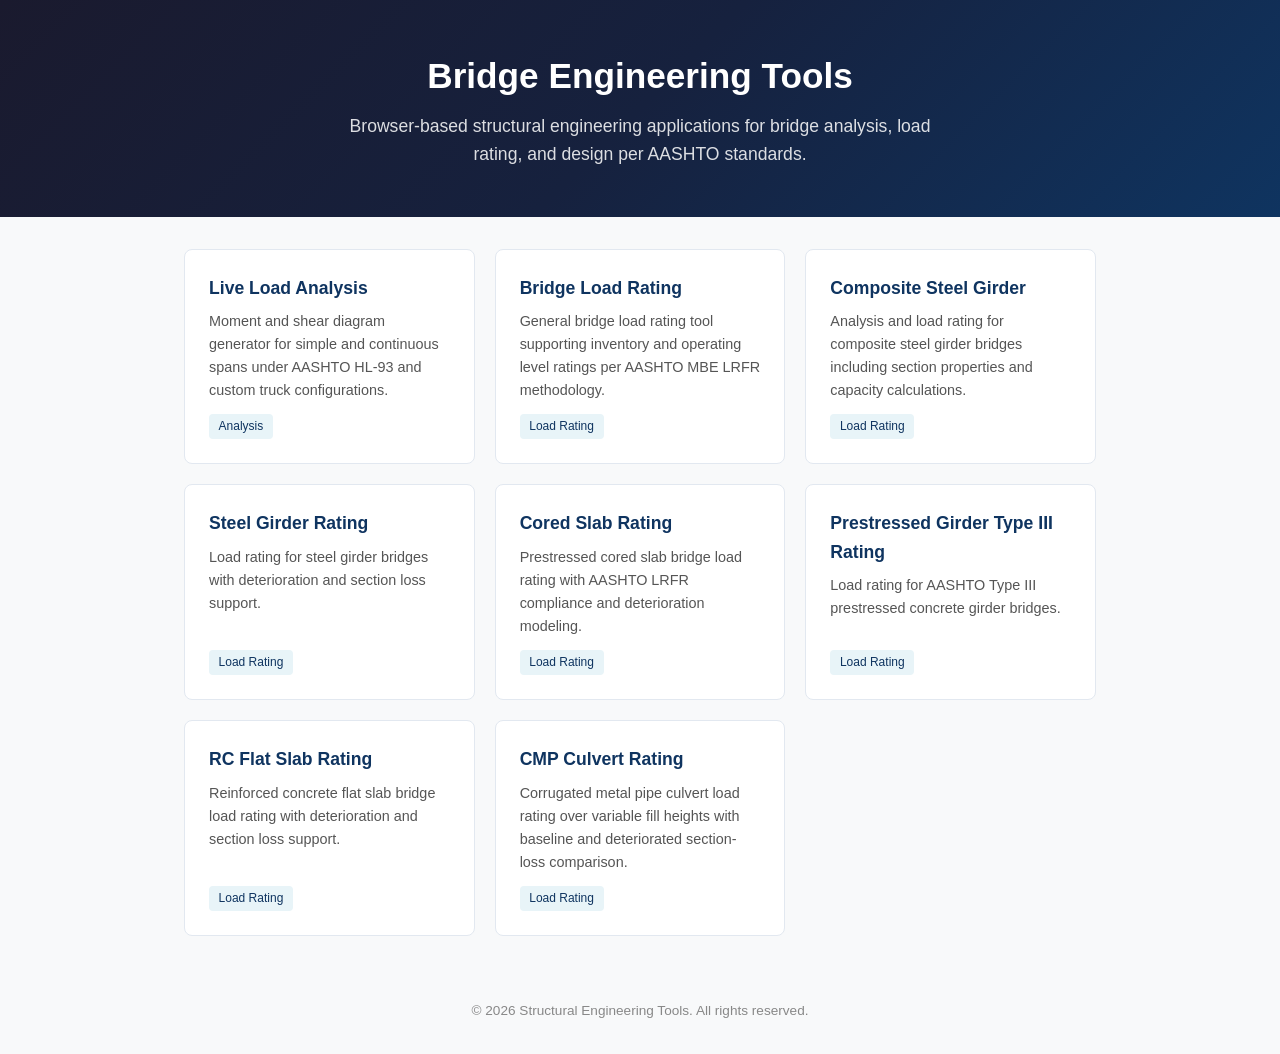
==== index.html @ 611c1e19 "Initial deployment: 8 bridge engineering tools + landing page Co-Authored-By: Paperclip <noreply@pap" ====
<!DOCTYPE html>
<html lang="en">
<head>
  <meta charset="UTF-8">
  <meta name="viewport" content="width=device-width, initial-scale=1.0">
  <title>Bridge Engineering Tools</title>
  <style>
    *, *::before, *::after { box-sizing: border-box; margin: 0; padding: 0; }
    body {
      font-family: -apple-system, BlinkMacSystemFont, 'Segoe UI', Roboto, Oxygen, sans-serif;
      background: #f8f9fa;
      color: #1a1a2e;
      line-height: 1.6;
    }
    header {
      background: linear-gradient(135deg, #1a1a2e 0%, #16213e 50%, #0f3460 100%);
      color: #fff;
      padding: 3rem 1.5rem;
      text-align: center;
    }
    header h1 { font-size: 2.2rem; font-weight: 700; margin-bottom: 0.5rem; }
    header p { font-size: 1.1rem; opacity: 0.85; max-width: 600px; margin: 0 auto; }
    main { max-width: 960px; margin: 2rem auto; padding: 0 1.5rem; }
    .tools-grid {
      display: grid;
      grid-template-columns: repeat(auto-fill, minmax(280px, 1fr));
      gap: 1.25rem;
    }
    .tool-card {
      background: #fff;
      border: 1px solid #e2e8f0;
      border-radius: 8px;
      padding: 1.5rem;
      text-decoration: none;
      color: inherit;
      transition: box-shadow 0.15s, transform 0.15s;
      display: flex;
      flex-direction: column;
    }
    .tool-card:hover {
      box-shadow: 0 4px 12px rgba(0,0,0,0.1);
      transform: translateY(-2px);
    }
    .tool-card h2 { font-size: 1.1rem; margin-bottom: 0.5rem; color: #0f3460; }
    .tool-card p { font-size: 0.9rem; color: #555; flex: 1; }
    .tool-card .tag {
      display: inline-block;
      margin-top: 0.75rem;
      font-size: 0.75rem;
      background: #e8f4f8;
      color: #0f3460;
      padding: 0.2rem 0.6rem;
      border-radius: 4px;
      align-self: flex-start;
    }
    footer {
      text-align: center;
      padding: 2rem 1.5rem;
      font-size: 0.85rem;
      color: #888;
    }
  </style>
</head>
<body>
  <header>
    <h1>Bridge Engineering Tools</h1>
    <p>Browser-based structural engineering applications for bridge analysis, load rating, and design per AASHTO standards.</p>
  </header>
  <main>
    <div class="tools-grid">
      <a class="tool-card" href="apps/bridge-live-load/index.html">
        <h2>Live Load Analysis</h2>
        <p>Moment and shear diagram generator for simple and continuous spans under AASHTO HL-93 and custom truck configurations.</p>
        <span class="tag">Analysis</span>
      </a>
      <a class="tool-card" href="apps/bridge-load-rating/index.html">
        <h2>Bridge Load Rating</h2>
        <p>General bridge load rating tool supporting inventory and operating level ratings per AASHTO MBE LRFR methodology.</p>
        <span class="tag">Load Rating</span>
      </a>
      <a class="tool-card" href="apps/composite-steel-girder/index.html">
        <h2>Composite Steel Girder</h2>
        <p>Analysis and load rating for composite steel girder bridges including section properties and capacity calculations.</p>
        <span class="tag">Load Rating</span>
      </a>
      <a class="tool-card" href="apps/steel-girder-rating/index.html">
        <h2>Steel Girder Rating</h2>
        <p>Load rating for steel girder bridges with deterioration and section loss support.</p>
        <span class="tag">Load Rating</span>
      </a>
      <a class="tool-card" href="apps/cored-slab-rating/index.html">
        <h2>Cored Slab Rating</h2>
        <p>Prestressed cored slab bridge load rating with AASHTO LRFR compliance and deterioration modeling.</p>
        <span class="tag">Load Rating</span>
      </a>
      <a class="tool-card" href="apps/prestressed-girder-type3-rating/index.html">
        <h2>Prestressed Girder Type III Rating</h2>
        <p>Load rating for AASHTO Type III prestressed concrete girder bridges.</p>
        <span class="tag">Load Rating</span>
      </a>
      <a class="tool-card" href="apps/rc-flat-slab-rating/index.html">
        <h2>RC Flat Slab Rating</h2>
        <p>Reinforced concrete flat slab bridge load rating with deterioration and section loss support.</p>
        <span class="tag">Load Rating</span>
      </a>
      <a class="tool-card" href="apps/cmp-culvert-rating/index.html">
        <h2>CMP Culvert Rating</h2>
        <p>Corrugated metal pipe culvert load rating over variable fill heights with baseline and deteriorated section-loss comparison.</p>
        <span class="tag">Load Rating</span>
      </a>
    </div>
  </main>
  <footer>
    &copy; 2026 Structural Engineering Tools. All rights reserved.
  </footer>
</body>
</html>
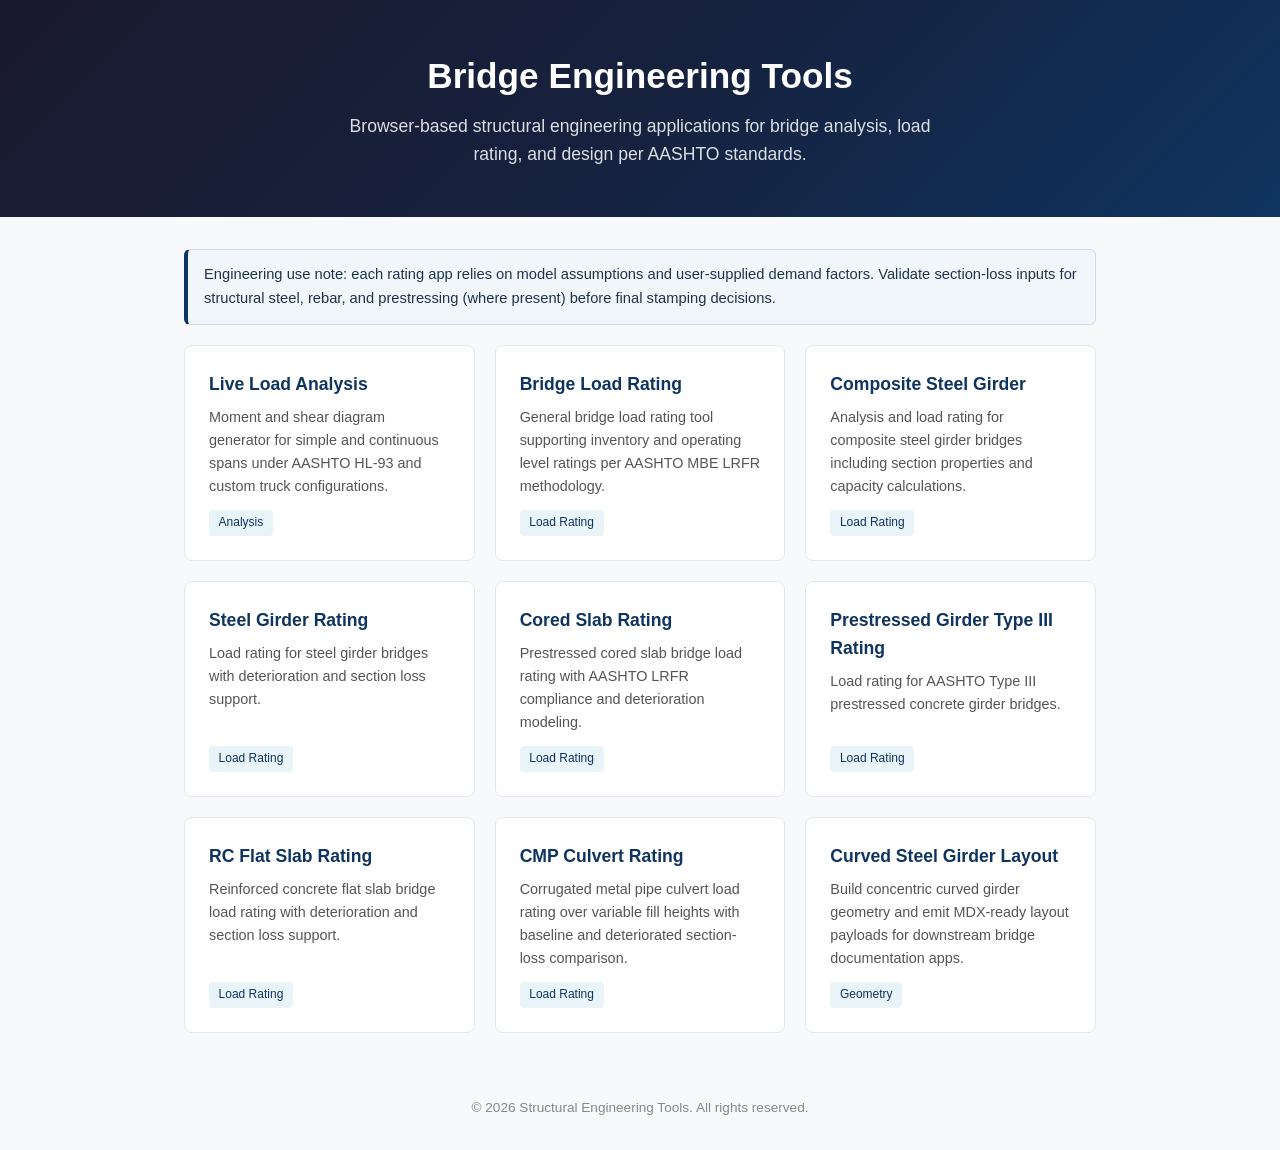
==== commit bd88b129: "Ship cross-app retrofit, curved girder layout tool, and library updates - New tool: apps/curved-stee" ====
--- a/index.html
+++ b/index.html
@@ -25,6 +25,16 @@
       display: grid;
       grid-template-columns: repeat(auto-fill, minmax(280px, 1fr));
       gap: 1.25rem;
+    }
+    .notice {
+      border: 1px solid #d0dbe7;
+      border-left: 4px solid #0f3460;
+      background: #f1f6fb;
+      padding: 0.85rem 1rem;
+      margin-bottom: 1.25rem;
+      border-radius: 6px;
+      font-size: 0.92rem;
+      color: #1f334d;
     }
     .tool-card {
       background: #fff;
@@ -67,6 +77,9 @@
     <p>Browser-based structural engineering applications for bridge analysis, load rating, and design per AASHTO standards.</p>
   </header>
   <main>
+    <div class="notice">
+      Engineering use note: each rating app relies on model assumptions and user-supplied demand factors. Validate section-loss inputs for structural steel, rebar, and prestressing (where present) before final stamping decisions.
+    </div>
     <div class="tools-grid">
       <a class="tool-card" href="apps/bridge-live-load/index.html">
         <h2>Live Load Analysis</h2>
@@ -108,6 +121,11 @@
         <p>Corrugated metal pipe culvert load rating over variable fill heights with baseline and deteriorated section-loss comparison.</p>
         <span class="tag">Load Rating</span>
       </a>
+      <a class="tool-card" href="apps/curved-steel-girder-layout/index.html">
+        <h2>Curved Steel Girder Layout</h2>
+        <p>Build concentric curved girder geometry and emit MDX-ready layout payloads for downstream bridge documentation apps.</p>
+        <span class="tag">Geometry</span>
+      </a>
     </div>
   </main>
   <footer>
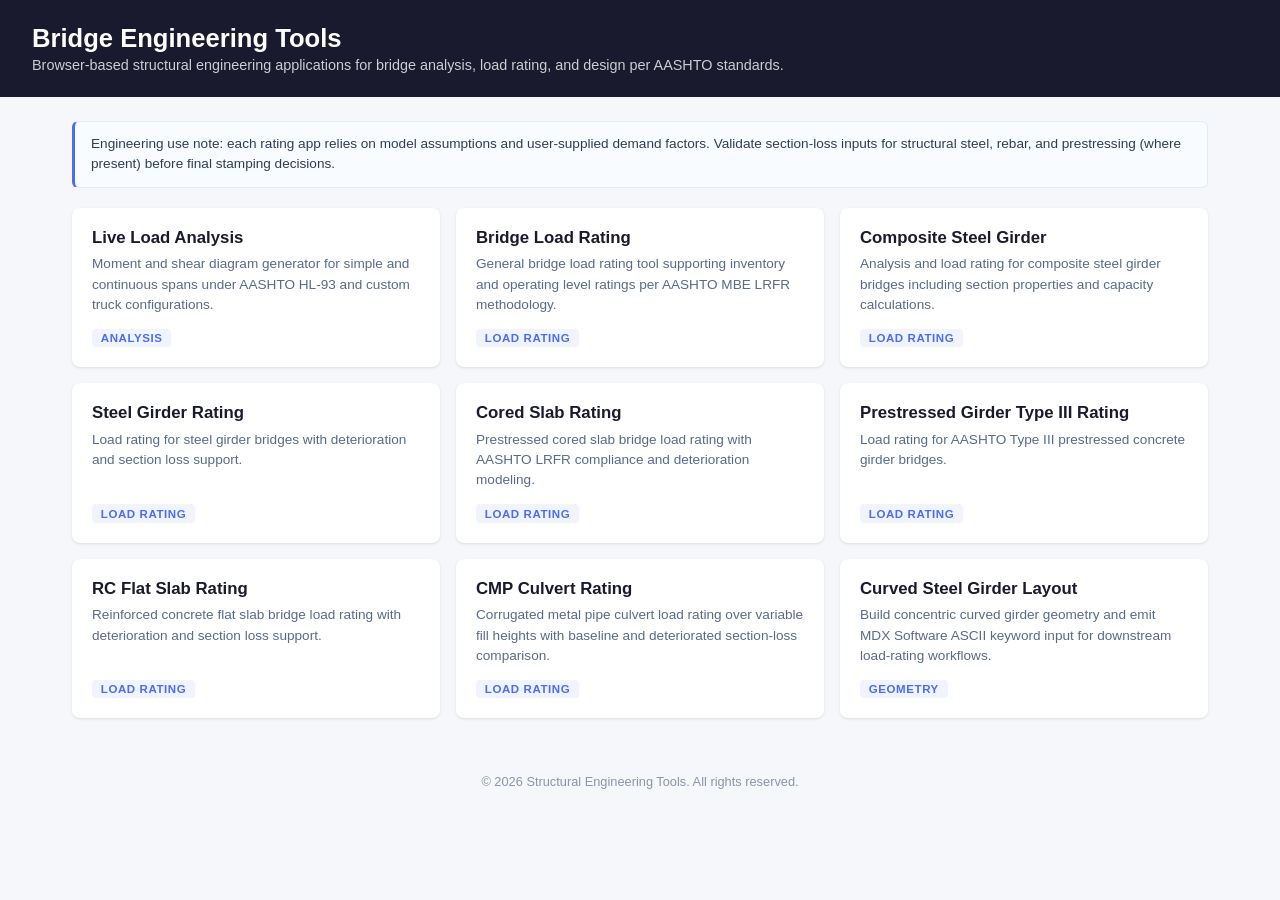
==== commit f1283048: "Retrofit landing page to shared UI kit Landing page was missed in STR-49/STR-56 retrofit. Now import" ====
--- a/index.html
+++ b/index.html
@@ -4,77 +4,84 @@
   <meta charset="UTF-8">
   <meta name="viewport" content="width=device-width, initial-scale=1.0">
   <title>Bridge Engineering Tools</title>
+  <link rel="stylesheet" href="shared/ui/rating-ui-kit.css">
   <style>
-    *, *::before, *::after { box-sizing: border-box; margin: 0; padding: 0; }
-    body {
-      font-family: -apple-system, BlinkMacSystemFont, 'Segoe UI', Roboto, Oxygen, sans-serif;
-      background: #f8f9fa;
-      color: #1a1a2e;
-      line-height: 1.6;
+    main {
+      display: block;
+      grid-template-columns: none;
+      max-width: 1200px;
+      padding: 1.5rem 2rem;
     }
-    header {
-      background: linear-gradient(135deg, #1a1a2e 0%, #16213e 50%, #0f3460 100%);
-      color: #fff;
-      padding: 3rem 1.5rem;
-      text-align: center;
+    .notice {
+      background: #f8fbff;
+      border: 1px solid #e1ebfa;
+      border-left: 3px solid #4a6cf7;
+      border-radius: 6px;
+      padding: 0.75rem 1rem;
+      margin-bottom: 1.25rem;
+      font-size: 0.85rem;
+      color: #2f3e55;
+      line-height: 1.5;
     }
-    header h1 { font-size: 2.2rem; font-weight: 700; margin-bottom: 0.5rem; }
-    header p { font-size: 1.1rem; opacity: 0.85; max-width: 600px; margin: 0 auto; }
-    main { max-width: 960px; margin: 2rem auto; padding: 0 1.5rem; }
     .tools-grid {
       display: grid;
       grid-template-columns: repeat(auto-fill, minmax(280px, 1fr));
-      gap: 1.25rem;
-    }
-    .notice {
-      border: 1px solid #d0dbe7;
-      border-left: 4px solid #0f3460;
-      background: #f1f6fb;
-      padding: 0.85rem 1rem;
-      margin-bottom: 1.25rem;
-      border-radius: 6px;
-      font-size: 0.92rem;
-      color: #1f334d;
+      gap: 1rem;
     }
     .tool-card {
       background: #fff;
-      border: 1px solid #e2e8f0;
       border-radius: 8px;
-      padding: 1.5rem;
+      padding: 1.25rem;
+      box-shadow: 0 1px 3px rgba(0, 0, 0, 0.1);
       text-decoration: none;
       color: inherit;
-      transition: box-shadow 0.15s, transform 0.15s;
       display: flex;
       flex-direction: column;
+      transition: box-shadow 0.15s, transform 0.15s;
     }
     .tool-card:hover {
-      box-shadow: 0 4px 12px rgba(0,0,0,0.1);
+      box-shadow: 0 4px 12px rgba(0, 0, 0, 0.12);
       transform: translateY(-2px);
     }
-    .tool-card h2 { font-size: 1.1rem; margin-bottom: 0.5rem; color: #0f3460; }
-    .tool-card p { font-size: 0.9rem; color: #555; flex: 1; }
+    .tool-card h2 {
+      font-size: 1.05rem;
+      color: #1a1a2e;
+      margin-bottom: 0.4rem;
+    }
+    .tool-card p {
+      font-size: 0.85rem;
+      color: #5a6a8a;
+      line-height: 1.5;
+      flex: 1;
+    }
     .tool-card .tag {
       display: inline-block;
-      margin-top: 0.75rem;
-      font-size: 0.75rem;
-      background: #e8f4f8;
-      color: #0f3460;
-      padding: 0.2rem 0.6rem;
+      align-self: flex-start;
+      margin-top: 0.85rem;
+      font-size: 0.72rem;
+      text-transform: uppercase;
+      letter-spacing: 0.05em;
+      background: #f0f4ff;
+      color: #4a6cf7;
+      padding: 0.2rem 0.55rem;
       border-radius: 4px;
-      align-self: flex-start;
+      font-weight: 600;
     }
     footer {
       text-align: center;
       padding: 2rem 1.5rem;
-      font-size: 0.85rem;
-      color: #888;
+      font-size: 0.8rem;
+      color: #8896ab;
+    }
+    @media (max-width: 1080px) {
+      main { padding: 1rem; }
     }
   </style>
 </head>
 <body>
   <header>
     <h1>Bridge Engineering Tools</h1>
-    <p>Browser-based structural engineering applications for bridge analysis, load rating, and design per AASHTO standards.</p>
+    <p class="subtitle">Browser-based structural engineering applications for bridge analysis, load rating, and design per AASHTO standards.</p>
   </header>
   <main>
     <div class="notice">
@@ -123,7 +130,7 @@
       </a>
       <a class="tool-card" href="apps/curved-steel-girder-layout/index.html">
         <h2>Curved Steel Girder Layout</h2>
-        <p>Build concentric curved girder geometry and emit MDX-ready layout payloads for downstream bridge documentation apps.</p>
+        <p>Build concentric curved girder geometry and emit MDX Software ASCII keyword input for downstream load-rating workflows.</p>
         <span class="tag">Geometry</span>
       </a>
     </div>
--- a/shared/ui/rating-ui-kit.css
+++ b/shared/ui/rating-ui-kit.css
@@ -0,0 +1,350 @@
+* { margin: 0; padding: 0; box-sizing: border-box; }
+
+body {
+  font-family: -apple-system, BlinkMacSystemFont, 'Segoe UI', Roboto, sans-serif;
+  background: #f5f7fa;
+  color: #1a1a2e;
+  min-height: 100vh;
+}
+
+header {
+  background: #1a1a2e;
+  color: #fff;
+  padding: 1.5rem 2rem;
+}
+
+header h1 { font-size: 1.6rem; }
+
+header .subtitle {
+  opacity: 0.78;
+  font-size: 0.9rem;
+  margin-top: 0.25rem;
+}
+
+main {
+  display: grid;
+  grid-template-columns: 420px 1fr;
+  gap: 1.5rem;
+  padding: 1.5rem 2rem;
+  max-width: 1500px;
+  margin: 0 auto;
+}
+
+.panel {
+  background: #fff;
+  border-radius: 8px;
+  padding: 1.5rem;
+  box-shadow: 0 1px 3px rgba(0, 0, 0, 0.1);
+}
+
+.panel h2 {
+  font-size: 1.15rem;
+  margin-bottom: 1rem;
+  padding-bottom: 0.5rem;
+  border-bottom: 2px solid #e8ecf1;
+}
+
+.hidden { display: none !important; }
+
+.tabs {
+  display: flex;
+  gap: 0;
+  margin-bottom: 1.25rem;
+  border-bottom: 2px solid #e8ecf1;
+  flex-wrap: wrap;
+}
+
+.tab {
+  padding: 0.5rem 0.8rem;
+  border: none;
+  background: none;
+  font-size: 0.82rem;
+  font-weight: 600;
+  color: #8896ab;
+  cursor: pointer;
+  border-bottom: 2px solid transparent;
+  margin-bottom: -2px;
+  transition: color 0.2s, border-color 0.2s;
+}
+
+.tab:hover { color: #4a6cf7; }
+
+.tab.active {
+  color: #4a6cf7;
+  border-bottom-color: #4a6cf7;
+}
+
+.tab-content { display: none; }
+
+.tab-content.active { display: block; }
+
+.input-section { margin-bottom: 1.25rem; }
+
+.input-section h3 {
+  font-size: 0.9rem;
+  text-transform: uppercase;
+  letter-spacing: 0.05em;
+  color: #5a6a8a;
+  margin-bottom: 0.75rem;
+}
+
+.form-row {
+  display: flex;
+  justify-content: space-between;
+  align-items: center;
+  margin-bottom: 0.5rem;
+}
+
+.form-row label {
+  font-size: 0.83rem;
+  flex: 1;
+}
+
+.form-row input[type='number'],
+.form-row select {
+  width: 140px;
+}
+
+.form-row input[type='checkbox'] {
+  width: auto;
+  margin-right: 0.5rem;
+}
+
+.help-text,
+.note {
+  font-size: 0.78rem;
+  color: #8896ab;
+  margin-top: 0.45rem;
+  line-height: 1.4;
+}
+
+.notes {
+  background: #f8fbff;
+  border: 1px solid #e1ebfa;
+  border-radius: 6px;
+  padding: 0.75rem;
+  margin-bottom: 1rem;
+}
+
+.notes ul {
+  margin: 0.4rem 0 0;
+  padding-left: 1.1rem;
+}
+
+.truck-info {
+  background: #f0f4ff;
+  border-radius: 6px;
+  padding: 0.75rem;
+  margin: 0.5rem 0;
+  font-size: 0.8rem;
+  line-height: 1.5;
+}
+
+.grid {
+  display: grid;
+  grid-template-columns: repeat(auto-fit, minmax(170px, 1fr));
+  gap: 0.65rem;
+}
+
+label {
+  display: flex;
+  flex-direction: column;
+  gap: 0.24rem;
+  font-size: 0.84rem;
+  color: #2f3e55;
+}
+
+input,
+select,
+textarea {
+  border: 1px solid #d1d9e6;
+  border-radius: 4px;
+  padding: 0.42rem 0.48rem;
+  font: inherit;
+  font-size: 0.85rem;
+}
+
+textarea {
+  width: 100%;
+  resize: vertical;
+  min-height: 3.4rem;
+  font-family: ui-monospace, SFMono-Regular, Menlo, monospace;
+}
+
+input:focus,
+select:focus,
+textarea:focus {
+  outline: none;
+  border-color: #4a6cf7;
+  box-shadow: 0 0 0 2px rgba(74, 108, 247, 0.14);
+}
+
+.computed-val {
+  font-weight: 600;
+  color: #4a6cf7;
+  font-size: 0.85rem;
+}
+
+.actions {
+  display: flex;
+  gap: 0.75rem;
+  margin-top: 1.25rem;
+}
+
+.actions button {
+  flex: 1;
+  padding: 0.6rem 0.75rem;
+  border: none;
+  border-radius: 6px;
+  font-size: 0.85rem;
+  font-weight: 600;
+  cursor: pointer;
+  transition: background 0.2s;
+}
+
+.actions button[type='submit'],
+.actions #rateBtn {
+  background: #4a6cf7;
+  color: #fff;
+}
+
+.actions button[type='submit']:hover,
+.actions #rateBtn:hover {
+  background: #3a5ce5;
+}
+
+.actions #btnDefaults,
+.actions #clearBtn,
+.actions button[type='button'] {
+  background: #e8ecf1;
+  color: #5a6a8a;
+}
+
+.actions #btnDownload {
+  background: #1f7a4a;
+  color: #fff;
+}
+
+.actions button[disabled] {
+  opacity: 0.55;
+  cursor: not-allowed;
+}
+
+.results-panel { overflow-x: auto; }
+
+.summary-box {
+  background: #f0f4ff;
+  border: 1px solid #c7d4f7;
+  border-radius: 6px;
+  padding: 1rem;
+  margin-bottom: 1.25rem;
+  font-size: 0.85rem;
+  line-height: 1.6;
+}
+
+.summary-box h4 {
+  margin-bottom: 0.75rem;
+  color: #1a1a2e;
+}
+
+.summary-box .val {
+  font-weight: 600;
+  color: #4a6cf7;
+}
+
+.governing-rf {
+  display: flex;
+  align-items: center;
+  gap: 1rem;
+  padding: 0.75rem 1rem;
+  border-radius: 6px;
+  margin-bottom: 0.75rem;
+  font-weight: 700;
+}
+
+.governing-rf.pass {
+  background: #ecfdf5;
+  border: 1px solid #6ee7b7;
+  color: #065f46;
+}
+
+.governing-rf.fail {
+  background: #fef2f2;
+  border: 1px solid #fca5a5;
+  color: #991b1b;
+}
+
+.rf-value {
+  font-size: 1.8rem;
+  font-weight: 800;
+}
+
+.rf-status {
+  font-size: 1rem;
+  text-transform: uppercase;
+  letter-spacing: 0.1em;
+}
+
+.summary-details {
+  font-size: 0.83rem;
+  line-height: 1.7;
+}
+
+.result-section { margin-bottom: 1.5rem; }
+
+.result-section h3 {
+  font-size: 0.9rem;
+  text-transform: uppercase;
+  letter-spacing: 0.05em;
+  color: #5a6a8a;
+  margin-bottom: 0.5rem;
+  padding-bottom: 0.3rem;
+  border-bottom: 1px solid #e8ecf1;
+}
+
+.result-section .note {
+  font-size: 0.78rem;
+  color: #8896ab;
+  margin-top: 0.4rem;
+}
+
+.rating-table tr.pass td { background: #f0fdf4; }
+
+.rating-table tr.fail td { background: #fef2f2; }
+
+#output,
+.report-host {
+  display: block;
+  min-height: 1.5rem;
+}
+
+#output section,
+.report-host section {
+  margin-bottom: 1rem;
+}
+
+table {
+  width: 100%;
+  border-collapse: collapse;
+  font-size: 0.84rem;
+}
+
+th,
+td {
+  padding: 0.42rem 0.58rem;
+  border: 1px solid #e8ecf1;
+  text-align: left;
+}
+
+th {
+  background: #f5f7fa;
+  font-weight: 600;
+  color: #5a6a8a;
+}
+
+@media (max-width: 1080px) {
+  main {
+    grid-template-columns: 1fr;
+    padding: 1rem;
+  }
+}
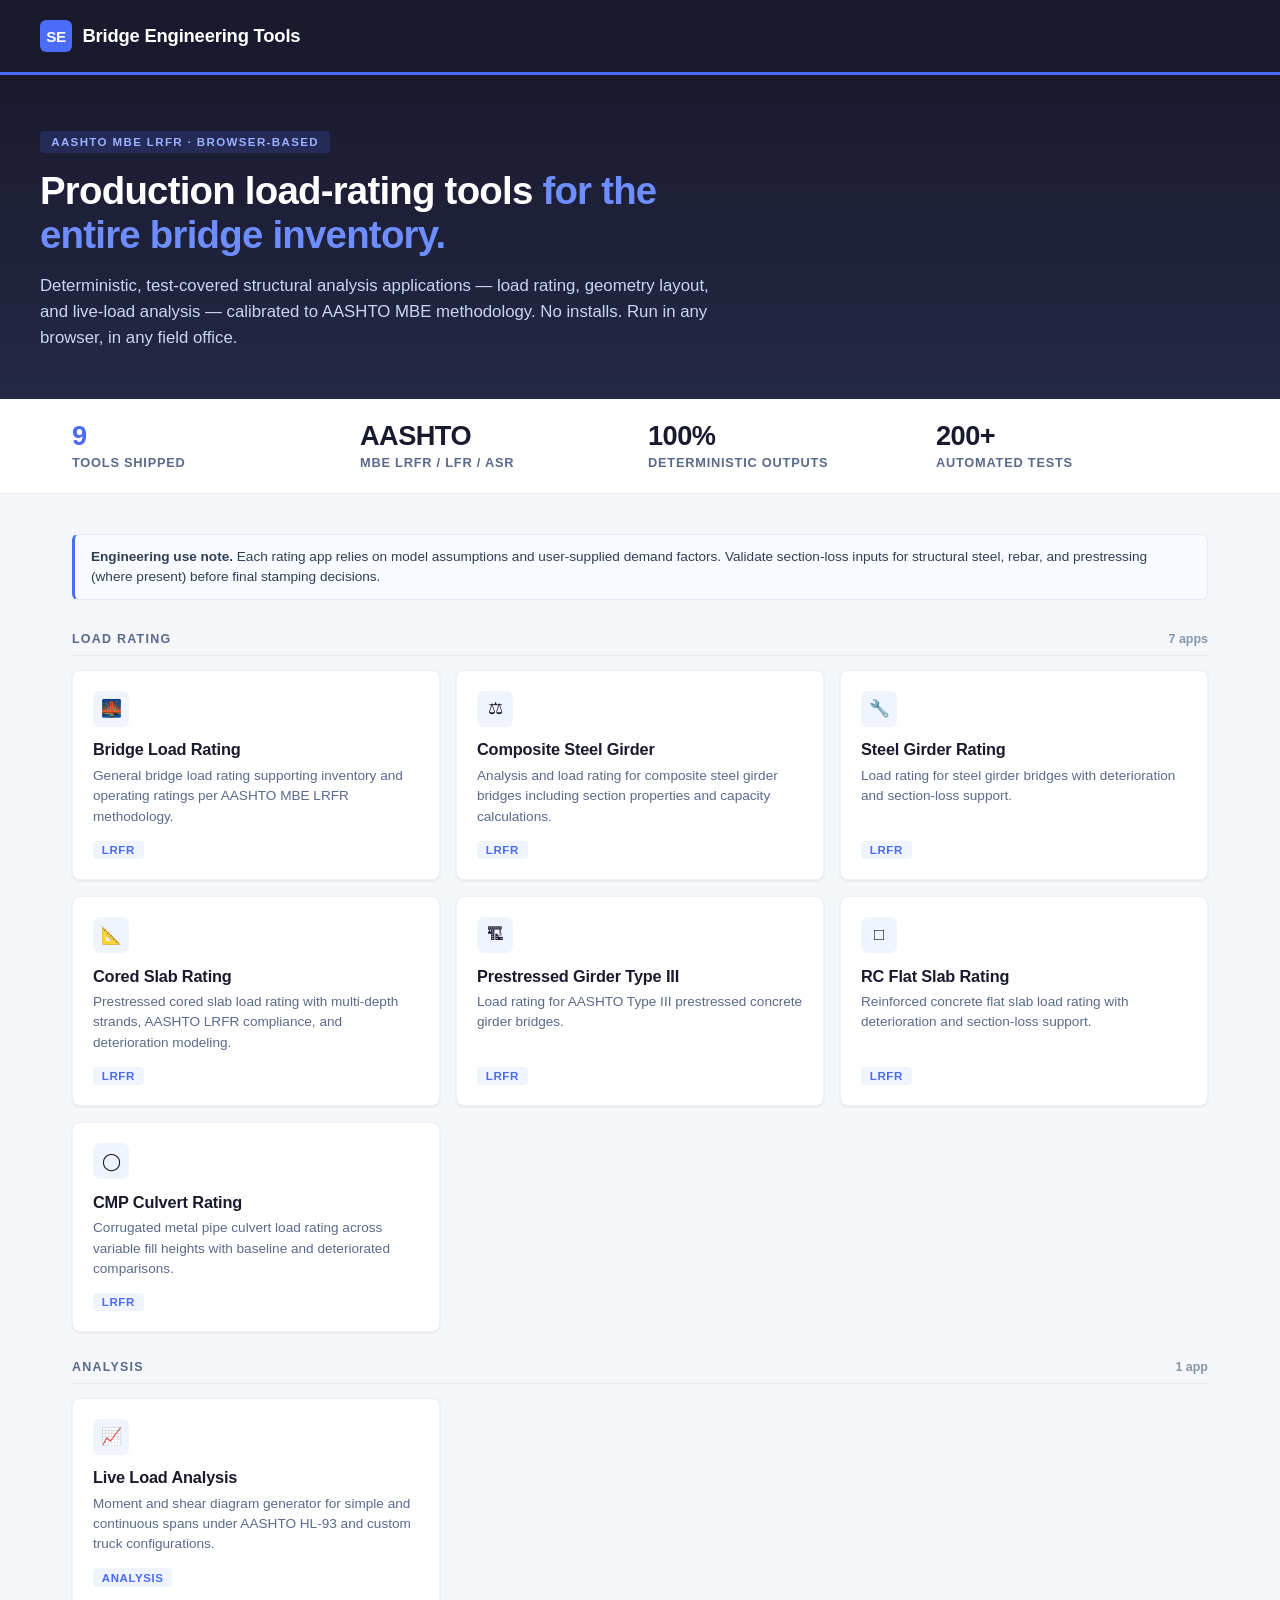
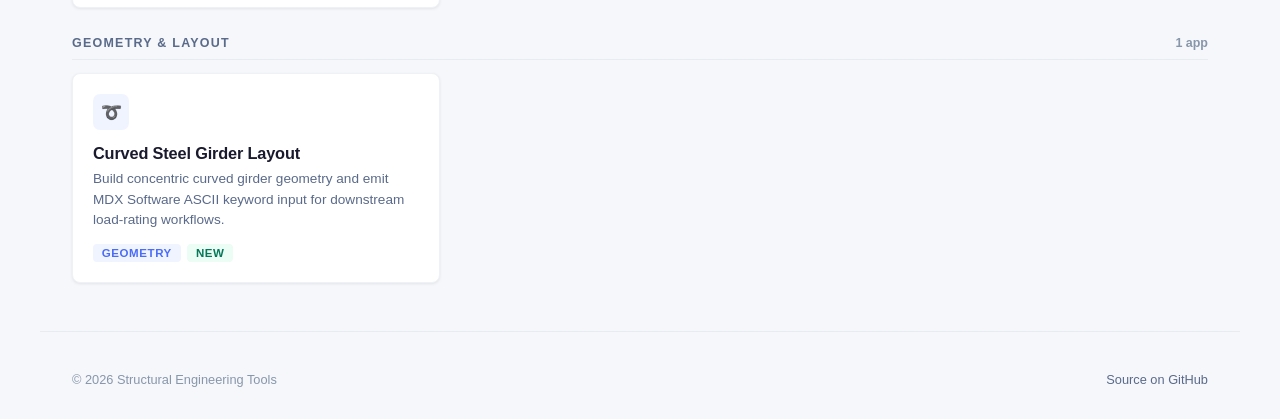
==== commit 34fabfc6: "Land richer landing: hero + stats band + categorized cards User-visible refresh ask from board on ST" ====
--- a/index.html
+++ b/index.html
@@ -6,47 +6,182 @@
   <title>Bridge Engineering Tools</title>
   <link rel="stylesheet" href="shared/ui/rating-ui-kit.css">
   <style>
+    body { background: #f5f7fa; }
+
+    header {
+      background: #1a1a2e;
+      padding: 1.25rem 2rem;
+      border-bottom: 3px solid #4a6cf7;
+    }
+    header .brand-row {
+      max-width: 1200px;
+      margin: 0 auto;
+      display: flex;
+      align-items: center;
+      gap: 0.65rem;
+    }
+    header .logo-mark {
+      width: 32px;
+      height: 32px;
+      background: #4a6cf7;
+      border-radius: 6px;
+      display: grid;
+      place-items: center;
+      color: #fff;
+      font-weight: 800;
+      font-size: 0.95rem;
+      letter-spacing: -0.02em;
+    }
+    header h1 {
+      font-size: 1.15rem;
+      font-weight: 700;
+      letter-spacing: -0.01em;
+    }
+
+    .hero {
+      background: linear-gradient(180deg, #1a1a2e 0%, #232846 100%);
+      color: #fff;
+      padding: 3.5rem 2rem 3rem;
+    }
+    .hero-inner {
+      max-width: 1200px;
+      margin: 0 auto;
+    }
+    .hero-eyebrow {
+      display: inline-block;
+      font-size: 0.72rem;
+      text-transform: uppercase;
+      letter-spacing: 0.12em;
+      color: #9bb1ff;
+      background: rgba(74, 108, 247, 0.18);
+      padding: 0.3rem 0.7rem;
+      border-radius: 4px;
+      font-weight: 600;
+      margin-bottom: 1rem;
+    }
+    .hero h2 {
+      font-size: 2.4rem;
+      font-weight: 800;
+      line-height: 1.15;
+      max-width: 720px;
+      letter-spacing: -0.02em;
+      margin-bottom: 1rem;
+    }
+    .hero h2 .accent { color: #6e8eff; }
+    .hero p {
+      font-size: 1.05rem;
+      max-width: 680px;
+      color: #cbd5f1;
+      line-height: 1.55;
+    }
+
+    .stats-band {
+      background: #fff;
+      border-bottom: 1px solid #e8ecf1;
+    }
+    .stats-band-inner {
+      max-width: 1200px;
+      margin: 0 auto;
+      display: grid;
+      grid-template-columns: repeat(4, 1fr);
+      padding: 1.4rem 2rem;
+      gap: 1rem;
+    }
+    .stat .num {
+      font-size: 1.7rem;
+      font-weight: 800;
+      color: #1a1a2e;
+      letter-spacing: -0.02em;
+      line-height: 1.1;
+    }
+    .stat .num .accent { color: #4a6cf7; }
+    .stat .lbl {
+      font-size: 0.8rem;
+      color: #5a6a8a;
+      text-transform: uppercase;
+      letter-spacing: 0.06em;
+      margin-top: 0.25rem;
+      font-weight: 600;
+    }
+
     main {
       display: block;
       grid-template-columns: none;
       max-width: 1200px;
-      padding: 1.5rem 2rem;
-    }
+      padding: 2.5rem 2rem 1rem;
+    }
+
     .notice {
       background: #f8fbff;
       border: 1px solid #e1ebfa;
       border-left: 3px solid #4a6cf7;
       border-radius: 6px;
       padding: 0.75rem 1rem;
-      margin-bottom: 1.25rem;
+      margin-bottom: 2rem;
       font-size: 0.85rem;
       color: #2f3e55;
       line-height: 1.5;
     }
+
+    .section-head {
+      display: flex;
+      align-items: baseline;
+      justify-content: space-between;
+      margin: 1.75rem 0 0.85rem;
+      padding-bottom: 0.55rem;
+      border-bottom: 1px solid #e8ecf1;
+    }
+    .section-head h3 {
+      font-size: 0.78rem;
+      text-transform: uppercase;
+      letter-spacing: 0.1em;
+      color: #5a6a8a;
+      font-weight: 700;
+    }
+    .section-head .count {
+      font-size: 0.78rem;
+      color: #8896ab;
+      font-weight: 600;
+    }
+
     .tools-grid {
       display: grid;
       grid-template-columns: repeat(auto-fill, minmax(280px, 1fr));
       gap: 1rem;
     }
     .tool-card {
+      position: relative;
       background: #fff;
       border-radius: 8px;
       padding: 1.25rem;
-      box-shadow: 0 1px 3px rgba(0, 0, 0, 0.1);
+      box-shadow: 0 1px 3px rgba(0, 0, 0, 0.08);
+      border: 1px solid #eef1f6;
       text-decoration: none;
       color: inherit;
       display: flex;
       flex-direction: column;
-      transition: box-shadow 0.15s, transform 0.15s;
+      transition: box-shadow 0.15s, transform 0.15s, border-color 0.15s;
     }
     .tool-card:hover {
-      box-shadow: 0 4px 12px rgba(0, 0, 0, 0.12);
+      box-shadow: 0 8px 20px rgba(26, 26, 46, 0.10);
       transform: translateY(-2px);
+      border-color: #c7d4f7;
+    }
+    .tool-card .icon {
+      width: 36px;
+      height: 36px;
+      border-radius: 7px;
+      background: #f0f4ff;
+      display: grid;
+      place-items: center;
+      margin-bottom: 0.85rem;
+      font-size: 1.05rem;
     }
     .tool-card h2 {
-      font-size: 1.05rem;
+      font-size: 1.02rem;
       color: #1a1a2e;
       margin-bottom: 0.4rem;
+      letter-spacing: -0.01em;
     }
     .tool-card p {
       font-size: 0.85rem;
@@ -54,89 +189,179 @@
       line-height: 1.5;
       flex: 1;
     }
-    .tool-card .tag {
-      display: inline-block;
-      align-self: flex-start;
+    .tool-card .meta {
+      display: flex;
+      gap: 0.4rem;
+      align-items: center;
       margin-top: 0.85rem;
       font-size: 0.72rem;
       text-transform: uppercase;
       letter-spacing: 0.05em;
+      font-weight: 600;
+    }
+    .tool-card .tag {
       background: #f0f4ff;
       color: #4a6cf7;
       padding: 0.2rem 0.55rem;
       border-radius: 4px;
-      font-weight: 600;
-    }
+    }
+    .tool-card .new-badge {
+      background: #ecfdf5;
+      color: #047857;
+      padding: 0.2rem 0.55rem;
+      border-radius: 4px;
+    }
+
     footer {
-      text-align: center;
-      padding: 2rem 1.5rem;
+      max-width: 1200px;
+      margin: 0 auto;
+      padding: 2.5rem 2rem 2rem;
+      border-top: 1px solid #e8ecf1;
+      margin-top: 2rem;
+      display: flex;
+      justify-content: space-between;
+      align-items: center;
       font-size: 0.8rem;
       color: #8896ab;
     }
-    @media (max-width: 1080px) {
-      main { padding: 1rem; }
+    footer .links a {
+      color: #5a6a8a;
+      text-decoration: none;
+      margin-left: 1rem;
+    }
+    footer .links a:hover { color: #4a6cf7; }
+
+    @media (max-width: 800px) {
+      .hero h2 { font-size: 1.7rem; }
+      .stats-band-inner { grid-template-columns: repeat(2, 1fr); }
+      footer { flex-direction: column; gap: 0.5rem; align-items: flex-start; }
+      main { padding: 1.5rem 1rem 1rem; }
     }
   </style>
 </head>
 <body>
   <header>
-    <h1>Bridge Engineering Tools</h1>
-    <p class="subtitle">Browser-based structural engineering applications for bridge analysis, load rating, and design per AASHTO standards.</p>
+    <div class="brand-row">
+      <div class="logo-mark">SE</div>
+      <h1>Bridge Engineering Tools</h1>
+    </div>
   </header>
+
+  <section class="hero">
+    <div class="hero-inner">
+      <span class="hero-eyebrow">AASHTO MBE LRFR &middot; Browser-based</span>
+      <h2>Production load-rating tools <span class="accent">for the entire bridge inventory.</span></h2>
+      <p>Deterministic, test-covered structural analysis applications &mdash; load rating, geometry layout, and live-load analysis &mdash; calibrated to AASHTO MBE methodology. No installs. Run in any browser, in any field office.</p>
+    </div>
+  </section>
+
+  <section class="stats-band">
+    <div class="stats-band-inner">
+      <div class="stat">
+        <div class="num"><span class="accent">9</span></div>
+        <div class="lbl">Tools shipped</div>
+      </div>
+      <div class="stat">
+        <div class="num">AASHTO</div>
+        <div class="lbl">MBE LRFR / LFR / ASR</div>
+      </div>
+      <div class="stat">
+        <div class="num">100%</div>
+        <div class="lbl">Deterministic outputs</div>
+      </div>
+      <div class="stat">
+        <div class="num">200+</div>
+        <div class="lbl">Automated tests</div>
+      </div>
+    </div>
+  </section>
+
   <main>
     <div class="notice">
-      Engineering use note: each rating app relies on model assumptions and user-supplied demand factors. Validate section-loss inputs for structural steel, rebar, and prestressing (where present) before final stamping decisions.
+      <strong>Engineering use note.</strong> Each rating app relies on model assumptions and user-supplied demand factors. Validate section-loss inputs for structural steel, rebar, and prestressing (where present) before final stamping decisions.
+    </div>
+
+    <div class="section-head">
+      <h3>Load Rating</h3>
+      <span class="count">7 apps</span>
+    </div>
+    <div class="tools-grid">
+      <a class="tool-card" href="apps/bridge-load-rating/index.html">
+        <div class="icon">&#x1F309;</div>
+        <h2>Bridge Load Rating</h2>
+        <p>General bridge load rating supporting inventory and operating ratings per AASHTO MBE LRFR methodology.</p>
+        <div class="meta"><span class="tag">LRFR</span></div>
+      </a>
+      <a class="tool-card" href="apps/composite-steel-girder/index.html">
+        <div class="icon">&#x2696;</div>
+        <h2>Composite Steel Girder</h2>
+        <p>Analysis and load rating for composite steel girder bridges including section properties and capacity calculations.</p>
+        <div class="meta"><span class="tag">LRFR</span></div>
+      </a>
+      <a class="tool-card" href="apps/steel-girder-rating/index.html">
+        <div class="icon">&#x1F527;</div>
+        <h2>Steel Girder Rating</h2>
+        <p>Load rating for steel girder bridges with deterioration and section-loss support.</p>
+        <div class="meta"><span class="tag">LRFR</span></div>
+      </a>
+      <a class="tool-card" href="apps/cored-slab-rating/index.html">
+        <div class="icon">&#x1F4D0;</div>
+        <h2>Cored Slab Rating</h2>
+        <p>Prestressed cored slab load rating with multi-depth strands, AASHTO LRFR compliance, and deterioration modeling.</p>
+        <div class="meta"><span class="tag">LRFR</span></div>
+      </a>
+      <a class="tool-card" href="apps/prestressed-girder-type3-rating/index.html">
+        <div class="icon">&#x1F3D7;</div>
+        <h2>Prestressed Girder Type III</h2>
+        <p>Load rating for AASHTO Type III prestressed concrete girder bridges.</p>
+        <div class="meta"><span class="tag">LRFR</span></div>
+      </a>
+      <a class="tool-card" href="apps/rc-flat-slab-rating/index.html">
+        <div class="icon">&#x25A1;</div>
+        <h2>RC Flat Slab Rating</h2>
+        <p>Reinforced concrete flat slab load rating with deterioration and section-loss support.</p>
+        <div class="meta"><span class="tag">LRFR</span></div>
+      </a>
+      <a class="tool-card" href="apps/cmp-culvert-rating/index.html">
+        <div class="icon">&#x25EF;</div>
+        <h2>CMP Culvert Rating</h2>
+        <p>Corrugated metal pipe culvert load rating across variable fill heights with baseline and deteriorated comparisons.</p>
+        <div class="meta"><span class="tag">LRFR</span></div>
+      </a>
+    </div>
+
+    <div class="section-head">
+      <h3>Analysis</h3>
+      <span class="count">1 app</span>
     </div>
     <div class="tools-grid">
       <a class="tool-card" href="apps/bridge-live-load/index.html">
+        <div class="icon">&#x1F4C8;</div>
         <h2>Live Load Analysis</h2>
         <p>Moment and shear diagram generator for simple and continuous spans under AASHTO HL-93 and custom truck configurations.</p>
-        <span class="tag">Analysis</span>
-      </a>
-      <a class="tool-card" href="apps/bridge-load-rating/index.html">
-        <h2>Bridge Load Rating</h2>
-        <p>General bridge load rating tool supporting inventory and operating level ratings per AASHTO MBE LRFR methodology.</p>
-        <span class="tag">Load Rating</span>
-      </a>
-      <a class="tool-card" href="apps/composite-steel-girder/index.html">
-        <h2>Composite Steel Girder</h2>
-        <p>Analysis and load rating for composite steel girder bridges including section properties and capacity calculations.</p>
-        <span class="tag">Load Rating</span>
-      </a>
-      <a class="tool-card" href="apps/steel-girder-rating/index.html">
-        <h2>Steel Girder Rating</h2>
-        <p>Load rating for steel girder bridges with deterioration and section loss support.</p>
-        <span class="tag">Load Rating</span>
-      </a>
-      <a class="tool-card" href="apps/cored-slab-rating/index.html">
-        <h2>Cored Slab Rating</h2>
-        <p>Prestressed cored slab bridge load rating with AASHTO LRFR compliance and deterioration modeling.</p>
-        <span class="tag">Load Rating</span>
-      </a>
-      <a class="tool-card" href="apps/prestressed-girder-type3-rating/index.html">
-        <h2>Prestressed Girder Type III Rating</h2>
-        <p>Load rating for AASHTO Type III prestressed concrete girder bridges.</p>
-        <span class="tag">Load Rating</span>
-      </a>
-      <a class="tool-card" href="apps/rc-flat-slab-rating/index.html">
-        <h2>RC Flat Slab Rating</h2>
-        <p>Reinforced concrete flat slab bridge load rating with deterioration and section loss support.</p>
-        <span class="tag">Load Rating</span>
-      </a>
-      <a class="tool-card" href="apps/cmp-culvert-rating/index.html">
-        <h2>CMP Culvert Rating</h2>
-        <p>Corrugated metal pipe culvert load rating over variable fill heights with baseline and deteriorated section-loss comparison.</p>
-        <span class="tag">Load Rating</span>
-      </a>
+        <div class="meta"><span class="tag">Analysis</span></div>
+      </a>
+    </div>
+
+    <div class="section-head">
+      <h3>Geometry &amp; Layout</h3>
+      <span class="count">1 app</span>
+    </div>
+    <div class="tools-grid">
       <a class="tool-card" href="apps/curved-steel-girder-layout/index.html">
+        <div class="icon">&#x27B0;</div>
         <h2>Curved Steel Girder Layout</h2>
         <p>Build concentric curved girder geometry and emit MDX Software ASCII keyword input for downstream load-rating workflows.</p>
-        <span class="tag">Geometry</span>
+        <div class="meta"><span class="tag">Geometry</span><span class="new-badge">New</span></div>
       </a>
     </div>
   </main>
+
   <footer>
-    &copy; 2026 Structural Engineering Tools. All rights reserved.
+    <div>&copy; 2026 Structural Engineering Tools</div>
+    <div class="links">
+      <a href="https://github.com/mwcraig71/AIEngineeringtools">Source on GitHub</a>
+    </div>
   </footer>
 </body>
 </html>
